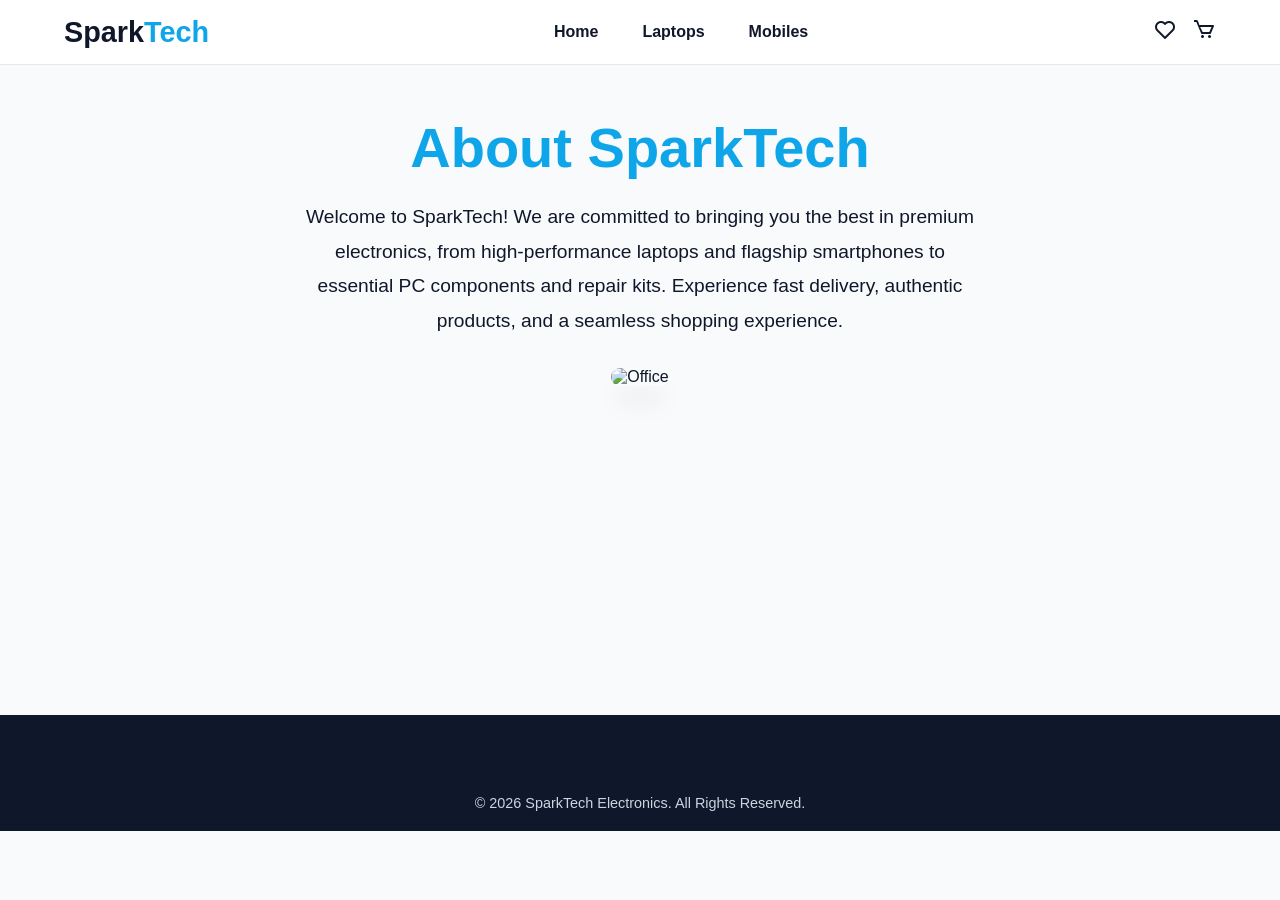
==== about.html @ 93e67bd0 "Add files via upload 18 files added via upload." ====
<!DOCTYPE html>
<html lang="en">
<head>
    <meta charset="UTF-8">
    <meta name="viewport" content="width=device-width, initial-scale=1.0">
    <title>About Us - SparkTech</title>
    <link href='https://unpkg.com/boxicons@2.1.4/css/boxicons.min.css' rel='stylesheet'>
    <link rel="stylesheet" href="style.css">
</head>
<body>

    <nav class="navbar">
        <a href="index.html" class="logo">Spark<span>Tech</span></a>
        <div class="nav-links">
            <a href="index.html">Home</a>
            <a href="laptops.html">Laptops</a>
            <a href="mobiles.html">Mobiles</a>
        </div>
        <div class="icons-container">
            <a href="wishlist.html"><i class='bx bx-heart'></i></a>
            <a href="cart.html"><i class='bx bx-cart'></i></a>
            <div class="menu-toggle" id="mobileMenuBtn"><i class='bx bx-menu'></i></div>
        </div>
    </nav>

    <div class="container" style="min-height: 60vh; text-align: center; max-width: 800px; margin-top: 50px;">
        <h1 style="color: var(--primary); font-size: 3.5rem; margin-bottom: 20px;">About SparkTech</h1>
        <p style="font-size: 1.2rem; color: var(--text-dark); line-height: 1.8; margin-bottom: 30px;">
            Welcome to SparkTech! We are committed to bringing you the best in premium electronics, from high-performance laptops and flagship smartphones to essential PC components and repair kits. Experience fast delivery, authentic products, and a seamless shopping experience.
        </p>
        <img src="https://placehold.co/800x400/0ea5e9/ffffff?text=SparkTech+Office" alt="Office" style="width: 100%; border-radius: 20px; box-shadow: var(--shadow-hover);">
    </div>

    <footer class="footer">
        <div class="footer-bottom">
            <p>&copy; 2026 SparkTech Electronics. All Rights Reserved.</p>
        </div>
    </footer>

</body>
</html>
---- style.css ----
/* ====== Variables & Global ====== */
:root {
    --primary: #0ea5e9; --primary-dark: #0284c7;
    --secondary: #facc15; --bg-color: #f8fafc;
    --text-dark: #0f172a; --text-muted: #64748b;
    --glass-bg: rgba(255, 255, 255, 0.9);
    --shadow-sm: 0 4px 6px -1px rgba(0,0,0,0.1);
    --shadow-hover: 0 20px 25px -5px rgba(0,0,0,0.1);
    --transition: all 0.3s ease;
}

* { margin: 0; padding: 0; box-sizing: border-box; font-family: 'Segoe UI', Tahoma, Geneva, sans-serif; }
body { background-color: var(--bg-color); color: var(--text-dark); overflow-x: hidden; }
a { text-decoration: none; color: inherit; }
button { cursor: pointer; border: none; outline: none; }

/* ====== Main Container Padding (किनारों पर चिपकने से रोकने के लिए) ====== */
.container { padding: 0 5%; max-width: 1400px; margin: 0 auto; }

/* ====== Navbar & Search Box ====== */
.navbar {
    position: sticky; top: 0; z-index: 1000;
    background: var(--glass-bg); backdrop-filter: blur(10px);
    border-bottom: 1px solid #e2e8f0; padding: 15px 5%;
    display: flex; justify-content: space-between; align-items: center; gap: 20px;
}
.logo { font-size: 1.8rem; font-weight: 800; color: var(--text-dark); }
.logo span { color: var(--primary); }

/* Search Box Design */
.search-container {
    flex: 1; max-width: 500px; position: relative;
    display: flex; align-items: center; background: #fff;
    border: 2px solid #e2e8f0; border-radius: 30px; padding: 5px 15px;
    transition: var(--transition);
}
.search-container:focus-within { border-color: var(--primary); box-shadow: 0 0 10px rgba(14, 165, 233, 0.2); }
.search-container input { border: none; outline: none; width: 100%; padding: 8px; font-size: 1rem; }
.search-container i { color: var(--text-muted); font-size: 1.2rem; }
.search-results {
    position: absolute; top: 110%; left: 0; width: 100%; background: #fff;
    border-radius: 12px; box-shadow: var(--shadow-hover); max-height: 400px;
    overflow-y: auto; display: none; z-index: 1001;
}

.nav-links { display: flex; gap: 20px; transition: var(--transition); }
.nav-links a { font-weight: 600; padding: 8px 12px; border-radius: 8px; transition: var(--transition); }
.nav-links a:hover { background: var(--primary); color: white; }

.icons-container { display: flex; gap: 15px; font-size: 1.5rem; align-items: center; }
.icons-container a { transition: var(--transition); }
.icons-container a:hover { color: var(--primary); transform: translateY(-3px); }

/* हैमबर्गर आइकॉन (डेस्कटॉप पर छिपा रहेगा) */
.menu-toggle { display: none; font-size: 1.8rem; cursor: pointer; color: var(--text-dark); transition: var(--transition); }

/* ====== Mobile Responsiveness (आपके निर्देशानुसार जोड़ा गया) ====== */
@media (max-width: 768px) {
    .navbar { flex-wrap: wrap; padding: 10px 5%; gap: 10px; }
    .logo { font-size: 1.5rem; }
    .menu-toggle { display: block; } /* मोबाइल पर हैमबर्गर दिखेगा */
    
    /* सर्च बॉक्स को ठीक नीचे फुल-विड्थ कर दिया है ताकि छोटा न दिखे */
    .search-container { order: 3; width: 100%; max-width: 100%; }
    
    /* बाकी लिंक्स को हैमबर्गर मेनू में डाल दिया है */
    .nav-links {
        position: absolute; top: 100%; left: -100%; width: 100%; 
        background: #fff; flex-direction: column; padding: 20px 5%;
        box-shadow: 0 10px 10px rgba(0,0,0,0.1); border-top: 1px solid #e2e8f0;
        z-index: 999; gap: 5px;
    }
    .nav-links.active { left: 0; }
    .nav-links a { padding: 12px; border-bottom: 1px solid #f1f5f9; width: 100%; display: block; }
}

/* ====== Auto-Sliding Banner ====== */
.banner-container {
    position: relative; width: 90%; max-width: 1400px; height: 400px;
    margin: 30px auto; border-radius: 20px; overflow: hidden; box-shadow: var(--shadow-sm);
}
.banner-slide {
    position: absolute; width: 100%; height: 100%;
    opacity: 0; transition: opacity 0.8s ease-in-out;
    display: flex; align-items: center; justify-content: center;
    color: white; text-align: center;
    /* आपकी इमेजेज को सही दिखाने के लिए यह जरुरी है */
    background-size: cover; 
    background-position: center;
    background-repeat: no-repeat;
    text-decoration: none; /* लिंक का अंडरलाइन हटाने के लिए */
}
.banner-slide.active { opacity: 1; z-index: 1; }
.banner-slide h1 { font-size: 3.5rem; text-shadow: 2px 2px 10px rgba(0,0,0,0.5); margin-bottom: 10px; }
.banner-slide p { font-size: 1.2rem; text-shadow: 1px 1px 5px rgba(0,0,0,0.5); }

/* ====== Horizontal Product Carousel (Amazon Style) ====== */
.category-section { margin: 50px 5%; max-width: 1400px; margin-left: auto; margin-right: auto; }
.category-header { display: flex; justify-content: space-between; align-items: center; margin-bottom: 20px; border-bottom: 2px solid #e2e8f0; padding-bottom: 10px; }
.category-header h2 { font-size: 1.8rem; color: var(--text-dark); }
.view-all { color: var(--primary); font-weight: bold; }

.carousel {
    display: flex; gap: 25px; overflow-x: auto; padding: 10px 5px 20px;
    scroll-behavior: smooth; scroll-snap-type: x mandatory;
}
.carousel::-webkit-scrollbar { height: 8px; }
.carousel::-webkit-scrollbar-thumb { background: #cbd5e1; border-radius: 10px; }
.carousel::-webkit-scrollbar-thumb:hover { background: var(--primary); }

/* ====== Category Page Layout (Grid) ====== */
.grid { 
    display: grid; 
    grid-template-columns: repeat(auto-fill, minmax(250px, 300px)); 
    gap: 30px; 
    justify-content: start; 
}

/* ====== Product Card ====== */
.card {
    background: white; border-radius: 16px;
    padding: 15px; box-shadow: var(--shadow-sm); position: relative;
    transition: var(--transition); border: 1px solid #f1f5f9;
    display: flex; flex-direction: column; justify-content: space-between;
    width: 100%;
}

/* ====== Home Page Carousel Card Style ====== */
.carousel .card {
    min-width: 260px; 
    max-width: 260px; 
    scroll-snap-align: start; 
}

.card:hover { transform: translateY(-8px); box-shadow: var(--shadow-hover); border-color: var(--primary); }
.card-img-wrapper { height: 180px; width: 100%; overflow: hidden; border-radius: 10px; margin-bottom: 15px;}
.card-img-wrapper img { width: 100%; height: 100%; object-fit: cover; transition: 0.5s; }
.card:hover .card-img-wrapper img { transform: scale(1.08); }

.card-title { font-size: 1.1rem; margin-bottom: 5px; white-space: nowrap; overflow: hidden; text-overflow: ellipsis; }
.card-price { font-size: 1.3rem; color: var(--primary-dark); font-weight: bold; margin-bottom: 15px; }

/* Buttons */
.action-btns { display: flex; gap: 10px; }
.btn-cart { flex: 1; padding: 10px; background: var(--primary); color: white; border-radius: 8px; font-weight: bold; transition: var(--transition); text-align: center;}
.btn-cart:hover { background: var(--primary-dark); }
.btn-cart.remove-mode { background: #ef4444; } /* Red color for remove */
.btn-cart.remove-mode:hover { background: #dc2626; }

.btn-wishlist { width: 40px; background: #f1f5f9; color: #94a3b8; border-radius: 8px; font-size: 1.3rem; display: flex; justify-content: center; align-items: center; transition: var(--transition); }
.btn-wishlist:hover { background: #fee2e2; color: #ef4444; }
.btn-wishlist.active { color: #ef4444; background: #fee2e2; }

/* ====== Toast Notification (Top Right) ====== */
#toast-container {
    position: fixed; top: 80px; right: 20px; z-index: 9999;
    display: flex; flex-direction: column; gap: 10px;
}
.toast {
    background: #fff; border-left: 5px solid var(--primary); color: var(--text-dark);
    padding: 15px 25px; border-radius: 8px; box-shadow: var(--shadow-hover);
    font-weight: 600; display: flex; align-items: center; gap: 10px;
    transform: translateX(120%); transition: transform 0.4s cubic-bezier(0.175, 0.885, 0.32, 1.275);
}
.toast.show { transform: translateX(0); }
.toast.success { border-color: #10b981; }
.toast.error { border-color: #ef4444; }

/* ====== Modern Footer ====== */
.footer {
    background: #0f172a; color: #cbd5e1; padding: 60px 5% 20px; margin-top: 60px;
}
.footer-grid {
    display: grid; grid-template-columns: repeat(auto-fit, minmax(250px, 1fr));
    gap: 40px; max-width: 1400px; margin: 0 auto; border-bottom: 1px solid #334155; padding-bottom: 40px;
}
.footer-col h3 { color: white; margin-bottom: 20px; font-size: 1.3rem; }
.footer-col p { margin-bottom: 15px; line-height: 1.6; }
.footer-col ul { list-style: none; }
.footer-col ul li { margin-bottom: 12px; }
.footer-col ul li a { transition: var(--transition); }
.footer-col ul li a:hover { color: var(--secondary); padding-left: 8px; }
.social-icons a { display: inline-block; font-size: 1.5rem; margin-right: 15px; color: white; transition: var(--transition); }
.social-icons a:hover { color: var(--primary); transform: translateY(-5px); }
.footer-bottom { text-align: center; padding-top: 20px; font-size: 0.9rem; }
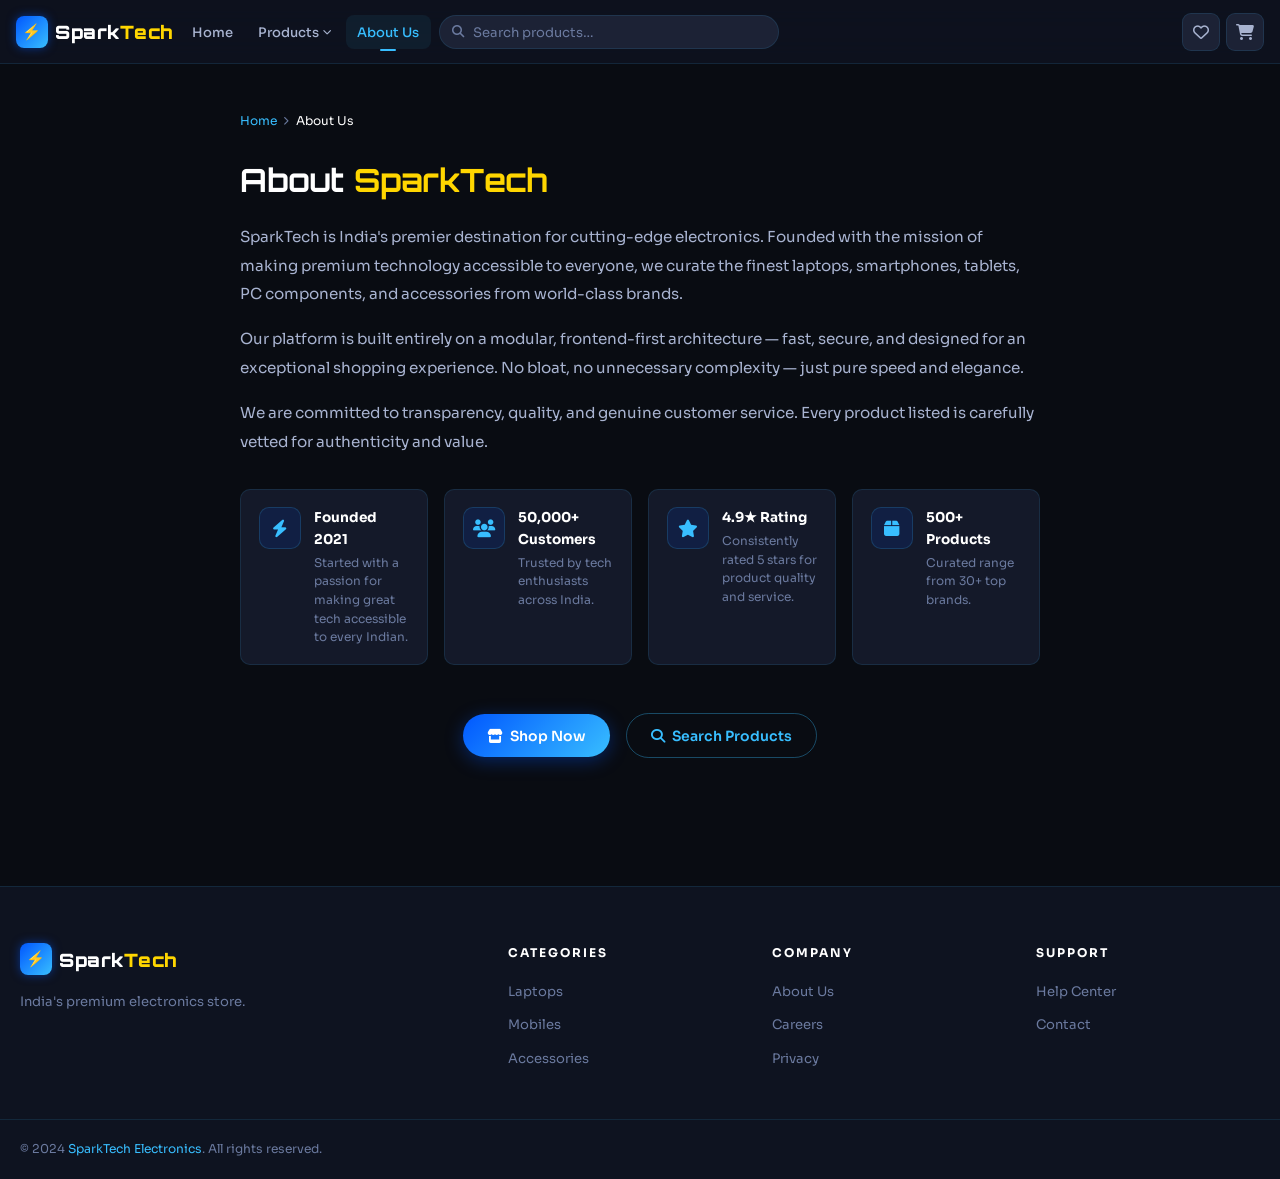
==== commit 63cc824c: "Add files via upload" ====
--- a/about.html
+++ b/about.html
@@ -1,41 +1,82 @@
-<!DOCTYPE html>
-<html lang="en">
-<head>
-    <meta charset="UTF-8">
-    <meta name="viewport" content="width=device-width, initial-scale=1.0">
-    <title>About Us - SparkTech</title>
-    <link href='https://unpkg.com/boxicons@2.1.4/css/boxicons.min.css' rel='stylesheet'>
-    <link rel="stylesheet" href="style.css">
-</head>
-<body>
-
-    <nav class="navbar">
-        <a href="index.html" class="logo">Spark<span>Tech</span></a>
-        <div class="nav-links">
-            <a href="index.html">Home</a>
-            <a href="laptops.html">Laptops</a>
-            <a href="mobiles.html">Mobiles</a>
-        </div>
-        <div class="icons-container">
-            <a href="wishlist.html"><i class='bx bx-heart'></i></a>
-            <a href="cart.html"><i class='bx bx-cart'></i></a>
-            <div class="menu-toggle" id="mobileMenuBtn"><i class='bx bx-menu'></i></div>
-        </div>
-    </nav>
-
-    <div class="container" style="min-height: 60vh; text-align: center; max-width: 800px; margin-top: 50px;">
-        <h1 style="color: var(--primary); font-size: 3.5rem; margin-bottom: 20px;">About SparkTech</h1>
-        <p style="font-size: 1.2rem; color: var(--text-dark); line-height: 1.8; margin-bottom: 30px;">
-            Welcome to SparkTech! We are committed to bringing you the best in premium electronics, from high-performance laptops and flagship smartphones to essential PC components and repair kits. Experience fast delivery, authentic products, and a seamless shopping experience.
-        </p>
-        <img src="https://placehold.co/800x400/0ea5e9/ffffff?text=SparkTech+Office" alt="Office" style="width: 100%; border-radius: 20px; box-shadow: var(--shadow-hover);">
-    </div>
-
-    <footer class="footer">
-        <div class="footer-bottom">
-            <p>&copy; 2026 SparkTech Electronics. All Rights Reserved.</p>
-        </div>
-    </footer>
-
-</body>
-</html>
+<!DOCTYPE html>
+<html lang="en">
+<head>
+<meta charset="UTF-8">
+<meta name="viewport" content="width=device-width,initial-scale=1.0,viewport-fit=cover">
+<meta name="description" content="SparkTech — About Us. India's premium electronics store.">
+<title>About Us — SparkTech Electronics</title>
+<link rel="stylesheet" href="style.css">
+<link rel="stylesheet" href="https://cdnjs.cloudflare.com/ajax/libs/font-awesome/6.5.0/css/all.min.css" crossorigin="anonymous">
+</head>
+<body data-page="about">
+<nav class="navbar"><div class="navbar__inner">
+  <a href="index.html" class="navbar__logo"><div class="navbar__logo-icon">⚡</div><div>Spark<span>Tech</span></div></a>
+  <div class="navbar__links">
+    <a href="index.html" data-page="home">Home</a>
+    <span class="has-dd" tabindex="0" role="button">Products <i class="fas fa-chevron-down dd-arrow"></i>
+      <div class="nav-dropdown">
+        <a href="laptops.html"><span class="ico">💻</span> Laptops</a><a href="mobiles.html"><span class="ico">📱</span> Mobiles</a>
+        <a href="tablets.html"><span class="ico">📲</span> Tablets</a><a href="computers.html"><span class="ico">🖥️</span> Computers</a>
+        <a href="components.html"><span class="ico">⚙️</span> Components</a><a href="accessories.html"><span class="ico">🎧</span> Accessories</a>
+      </div>
+    </span>
+    <a href="about.html" data-page="about" class="active">About Us</a>
+  </div>
+  <div class="navbar__search">
+    <i class="fas fa-search s-icon"></i>
+    <input type="search" class="search-input" placeholder="Search products…" autocomplete="off">
+    <button class="s-clear"><i class="fas fa-times"></i></button>
+  </div>
+  <div class="navbar__actions">
+    <button class="navbar__btn" id="open-wishlist"><i class="far fa-heart"></i><span class="navbar__badge" id="wish-badge" data-count="0">0</span></button>
+    <a href="cart.html" class="navbar__btn"><i class="fas fa-shopping-cart"></i><span class="navbar__badge" id="cart-badge" data-count="0">0</span></a>
+    <button class="hamburger"><span class="hamburger__line"></span><span class="hamburger__line"></span><span class="hamburger__line"></span></button>
+  </div>
+</div></nav>
+<div class="mobile-nav-overlay"></div>
+<nav class="mobile-nav">
+  <div class="mobile-nav__search"><i class="fas fa-search s-icon"></i><input type="search" class="search-input" placeholder="Search…" autocomplete="off"><button class="s-clear"><i class="fas fa-times"></i></button></div>
+  <div class="mobile-nav__links">
+    <a href="index.html"><span class="ico">🏠</span>Home</a><a href="laptops.html"><span class="ico">💻</span>Laptops</a>
+    <a href="mobiles.html"><span class="ico">📱</span>Mobiles</a><a href="about.html"><span class="ico">ℹ️</span>About Us</a>
+    <a href="cart.html"><span class="ico">🛒</span>Cart</a>
+  </div>
+</nav>
+<main style="padding-top:var(--nav-h);min-height:80vh">
+  <div class="container" style="padding:3rem 1.25rem;max-width:840px">
+    <nav class="breadcrumb"><a href="index.html">Home</a><i class="fas fa-chevron-right"></i><span style="color:var(--white)">About Us</span></nav>
+    <h1 style="font-family:var(--fh);font-size:2rem;margin:1.5rem 0 1rem">About <span style="color:var(--yellow)">SparkTech</span></h1>
+    <div style="font-size:.95rem;color:var(--gray-lt);line-height:1.9">
+      <p style="margin-bottom:1rem">SparkTech is India's premier destination for cutting-edge electronics. Founded with the mission of making premium technology accessible to everyone, we curate the finest laptops, smartphones, tablets, PC components, and accessories from world-class brands.</p>
+      <p style="margin-bottom:1rem">Our platform is built entirely on a modular, frontend-first architecture — fast, secure, and designed for an exceptional shopping experience. No bloat, no unnecessary complexity — just pure speed and elegance.</p>
+      <p style="margin-bottom:2rem">We are committed to transparency, quality, and genuine customer service. Every product listed is carefully vetted for authenticity and value.</p>
+    </div>
+    <div class="features-grid reveal">
+      <div class="feature-item"><div class="feature-icon"><i class="fas fa-bolt"></i></div><div class="feature-text"><h4>Founded 2021</h4><p>Started with a passion for making great tech accessible to every Indian.</p></div></div>
+      <div class="feature-item"><div class="feature-icon"><i class="fas fa-users"></i></div><div class="feature-text"><h4>50,000+ Customers</h4><p>Trusted by tech enthusiasts across India.</p></div></div>
+      <div class="feature-item"><div class="feature-icon"><i class="fas fa-star"></i></div><div class="feature-text"><h4>4.9★ Rating</h4><p>Consistently rated 5 stars for product quality and service.</p></div></div>
+      <div class="feature-item"><div class="feature-icon"><i class="fas fa-box"></i></div><div class="feature-text"><h4>500+ Products</h4><p>Curated range from 30+ top brands.</p></div></div>
+    </div>
+    <div style="text-align:center;margin-top:3rem">
+      <a href="index.html" class="btn btn-primary"><i class="fas fa-store"></i> Shop Now</a>
+      <a href="search.html" class="btn btn-outline" style="margin-left:.75rem"><i class="fas fa-search"></i> Search Products</a>
+    </div>
+  </div>
+</main>
+<footer class="footer">
+  <div class="footer-grid container" style="padding:0 1.25rem">
+    <div class="footer-brand"><a href="index.html" class="navbar__logo" style="font-size:1.15rem"><div class="navbar__logo-icon">⚡</div><div>Spark<span>Tech</span></div></a><p>India's premium electronics store.</p></div>
+    <div class="footer-col"><h4>Categories</h4><ul><li><a href="laptops.html">Laptops</a></li><li><a href="mobiles.html">Mobiles</a></li><li><a href="accessories.html">Accessories</a></li></ul></div>
+    <div class="footer-col"><h4>Company</h4><ul><li><a href="about.html">About Us</a></li><li><a href="#">Careers</a></li><li><a href="#">Privacy</a></li></ul></div>
+    <div class="footer-col"><h4>Support</h4><ul><li><a href="#">Help Center</a></li><li><a href="#">Contact</a></li></ul></div>
+  </div>
+  <div class="footer-bottom"><p>© 2024 <span>SparkTech Electronics</span>. All rights reserved.</p></div>
+</footer>
+<div class="modal-overlay" id="wishlist-overlay" role="dialog" aria-modal="true">
+  <div class="modal"><div class="modal-head"><h2><i class="far fa-heart" style="color:#F43F5E;margin-right:.4rem"></i>My Wishlist</h2><button class="modal-close"><i class="fas fa-times"></i></button></div>
+  <div class="modal-body"><div id="wishlist-grid" class="wish-empty"><i class="far fa-heart"></i><p>Wishlist is empty.</p></div></div></div>
+</div>
+<script src="products.js"></script>
+<script src="app.js"></script>
+</body>
+</html>
--- a/style.css
+++ b/style.css
@@ -1,185 +1,733 @@
-/* ====== Variables & Global ====== */
-:root {
-    --primary: #0ea5e9; --primary-dark: #0284c7;
-    --secondary: #facc15; --bg-color: #f8fafc;
-    --text-dark: #0f172a; --text-muted: #64748b;
-    --glass-bg: rgba(255, 255, 255, 0.9);
-    --shadow-sm: 0 4px 6px -1px rgba(0,0,0,0.1);
-    --shadow-hover: 0 20px 25px -5px rgba(0,0,0,0.1);
-    --transition: all 0.3s ease;
-}
-
-* { margin: 0; padding: 0; box-sizing: border-box; font-family: 'Segoe UI', Tahoma, Geneva, sans-serif; }
-body { background-color: var(--bg-color); color: var(--text-dark); overflow-x: hidden; }
-a { text-decoration: none; color: inherit; }
-button { cursor: pointer; border: none; outline: none; }
-
-/* ====== Main Container Padding (किनारों पर चिपकने से रोकने के लिए) ====== */
-.container { padding: 0 5%; max-width: 1400px; margin: 0 auto; }
-
-/* ====== Navbar & Search Box ====== */
-.navbar {
-    position: sticky; top: 0; z-index: 1000;
-    background: var(--glass-bg); backdrop-filter: blur(10px);
-    border-bottom: 1px solid #e2e8f0; padding: 15px 5%;
-    display: flex; justify-content: space-between; align-items: center; gap: 20px;
-}
-.logo { font-size: 1.8rem; font-weight: 800; color: var(--text-dark); }
-.logo span { color: var(--primary); }
-
-/* Search Box Design */
-.search-container {
-    flex: 1; max-width: 500px; position: relative;
-    display: flex; align-items: center; background: #fff;
-    border: 2px solid #e2e8f0; border-radius: 30px; padding: 5px 15px;
-    transition: var(--transition);
-}
-.search-container:focus-within { border-color: var(--primary); box-shadow: 0 0 10px rgba(14, 165, 233, 0.2); }
-.search-container input { border: none; outline: none; width: 100%; padding: 8px; font-size: 1rem; }
-.search-container i { color: var(--text-muted); font-size: 1.2rem; }
-.search-results {
-    position: absolute; top: 110%; left: 0; width: 100%; background: #fff;
-    border-radius: 12px; box-shadow: var(--shadow-hover); max-height: 400px;
-    overflow-y: auto; display: none; z-index: 1001;
-}
-
-.nav-links { display: flex; gap: 20px; transition: var(--transition); }
-.nav-links a { font-weight: 600; padding: 8px 12px; border-radius: 8px; transition: var(--transition); }
-.nav-links a:hover { background: var(--primary); color: white; }
-
-.icons-container { display: flex; gap: 15px; font-size: 1.5rem; align-items: center; }
-.icons-container a { transition: var(--transition); }
-.icons-container a:hover { color: var(--primary); transform: translateY(-3px); }
-
-/* हैमबर्गर आइकॉन (डेस्कटॉप पर छिपा रहेगा) */
-.menu-toggle { display: none; font-size: 1.8rem; cursor: pointer; color: var(--text-dark); transition: var(--transition); }
-
-/* ====== Mobile Responsiveness (आपके निर्देशानुसार जोड़ा गया) ====== */
-@media (max-width: 768px) {
-    .navbar { flex-wrap: wrap; padding: 10px 5%; gap: 10px; }
-    .logo { font-size: 1.5rem; }
-    .menu-toggle { display: block; } /* मोबाइल पर हैमबर्गर दिखेगा */
-    
-    /* सर्च बॉक्स को ठीक नीचे फुल-विड्थ कर दिया है ताकि छोटा न दिखे */
-    .search-container { order: 3; width: 100%; max-width: 100%; }
-    
-    /* बाकी लिंक्स को हैमबर्गर मेनू में डाल दिया है */
-    .nav-links {
-        position: absolute; top: 100%; left: -100%; width: 100%; 
-        background: #fff; flex-direction: column; padding: 20px 5%;
-        box-shadow: 0 10px 10px rgba(0,0,0,0.1); border-top: 1px solid #e2e8f0;
-        z-index: 999; gap: 5px;
-    }
-    .nav-links.active { left: 0; }
-    .nav-links a { padding: 12px; border-bottom: 1px solid #f1f5f9; width: 100%; display: block; }
-}
-
-/* ====== Auto-Sliding Banner ====== */
-.banner-container {
-    position: relative; width: 90%; max-width: 1400px; height: 400px;
-    margin: 30px auto; border-radius: 20px; overflow: hidden; box-shadow: var(--shadow-sm);
-}
-.banner-slide {
-    position: absolute; width: 100%; height: 100%;
-    opacity: 0; transition: opacity 0.8s ease-in-out;
-    display: flex; align-items: center; justify-content: center;
-    color: white; text-align: center;
-    /* आपकी इमेजेज को सही दिखाने के लिए यह जरुरी है */
-    background-size: cover; 
-    background-position: center;
-    background-repeat: no-repeat;
-    text-decoration: none; /* लिंक का अंडरलाइन हटाने के लिए */
-}
-.banner-slide.active { opacity: 1; z-index: 1; }
-.banner-slide h1 { font-size: 3.5rem; text-shadow: 2px 2px 10px rgba(0,0,0,0.5); margin-bottom: 10px; }
-.banner-slide p { font-size: 1.2rem; text-shadow: 1px 1px 5px rgba(0,0,0,0.5); }
-
-/* ====== Horizontal Product Carousel (Amazon Style) ====== */
-.category-section { margin: 50px 5%; max-width: 1400px; margin-left: auto; margin-right: auto; }
-.category-header { display: flex; justify-content: space-between; align-items: center; margin-bottom: 20px; border-bottom: 2px solid #e2e8f0; padding-bottom: 10px; }
-.category-header h2 { font-size: 1.8rem; color: var(--text-dark); }
-.view-all { color: var(--primary); font-weight: bold; }
-
-.carousel {
-    display: flex; gap: 25px; overflow-x: auto; padding: 10px 5px 20px;
-    scroll-behavior: smooth; scroll-snap-type: x mandatory;
-}
-.carousel::-webkit-scrollbar { height: 8px; }
-.carousel::-webkit-scrollbar-thumb { background: #cbd5e1; border-radius: 10px; }
-.carousel::-webkit-scrollbar-thumb:hover { background: var(--primary); }
-
-/* ====== Category Page Layout (Grid) ====== */
-.grid { 
-    display: grid; 
-    grid-template-columns: repeat(auto-fill, minmax(250px, 300px)); 
-    gap: 30px; 
-    justify-content: start; 
-}
-
-/* ====== Product Card ====== */
-.card {
-    background: white; border-radius: 16px;
-    padding: 15px; box-shadow: var(--shadow-sm); position: relative;
-    transition: var(--transition); border: 1px solid #f1f5f9;
-    display: flex; flex-direction: column; justify-content: space-between;
-    width: 100%;
-}
-
-/* ====== Home Page Carousel Card Style ====== */
-.carousel .card {
-    min-width: 260px; 
-    max-width: 260px; 
-    scroll-snap-align: start; 
-}
-
-.card:hover { transform: translateY(-8px); box-shadow: var(--shadow-hover); border-color: var(--primary); }
-.card-img-wrapper { height: 180px; width: 100%; overflow: hidden; border-radius: 10px; margin-bottom: 15px;}
-.card-img-wrapper img { width: 100%; height: 100%; object-fit: cover; transition: 0.5s; }
-.card:hover .card-img-wrapper img { transform: scale(1.08); }
-
-.card-title { font-size: 1.1rem; margin-bottom: 5px; white-space: nowrap; overflow: hidden; text-overflow: ellipsis; }
-.card-price { font-size: 1.3rem; color: var(--primary-dark); font-weight: bold; margin-bottom: 15px; }
-
-/* Buttons */
-.action-btns { display: flex; gap: 10px; }
-.btn-cart { flex: 1; padding: 10px; background: var(--primary); color: white; border-radius: 8px; font-weight: bold; transition: var(--transition); text-align: center;}
-.btn-cart:hover { background: var(--primary-dark); }
-.btn-cart.remove-mode { background: #ef4444; } /* Red color for remove */
-.btn-cart.remove-mode:hover { background: #dc2626; }
-
-.btn-wishlist { width: 40px; background: #f1f5f9; color: #94a3b8; border-radius: 8px; font-size: 1.3rem; display: flex; justify-content: center; align-items: center; transition: var(--transition); }
-.btn-wishlist:hover { background: #fee2e2; color: #ef4444; }
-.btn-wishlist.active { color: #ef4444; background: #fee2e2; }
-
-/* ====== Toast Notification (Top Right) ====== */
-#toast-container {
-    position: fixed; top: 80px; right: 20px; z-index: 9999;
-    display: flex; flex-direction: column; gap: 10px;
-}
-.toast {
-    background: #fff; border-left: 5px solid var(--primary); color: var(--text-dark);
-    padding: 15px 25px; border-radius: 8px; box-shadow: var(--shadow-hover);
-    font-weight: 600; display: flex; align-items: center; gap: 10px;
-    transform: translateX(120%); transition: transform 0.4s cubic-bezier(0.175, 0.885, 0.32, 1.275);
-}
-.toast.show { transform: translateX(0); }
-.toast.success { border-color: #10b981; }
-.toast.error { border-color: #ef4444; }
-
-/* ====== Modern Footer ====== */
-.footer {
-    background: #0f172a; color: #cbd5e1; padding: 60px 5% 20px; margin-top: 60px;
-}
-.footer-grid {
-    display: grid; grid-template-columns: repeat(auto-fit, minmax(250px, 1fr));
-    gap: 40px; max-width: 1400px; margin: 0 auto; border-bottom: 1px solid #334155; padding-bottom: 40px;
-}
-.footer-col h3 { color: white; margin-bottom: 20px; font-size: 1.3rem; }
-.footer-col p { margin-bottom: 15px; line-height: 1.6; }
-.footer-col ul { list-style: none; }
-.footer-col ul li { margin-bottom: 12px; }
-.footer-col ul li a { transition: var(--transition); }
-.footer-col ul li a:hover { color: var(--secondary); padding-left: 8px; }
-.social-icons a { display: inline-block; font-size: 1.5rem; margin-right: 15px; color: white; transition: var(--transition); }
-.social-icons a:hover { color: var(--primary); transform: translateY(-5px); }
-.footer-bottom { text-align: center; padding-top: 20px; font-size: 0.9rem; }
+/* ================================================================
+   SparkTech — style.css  v7.0
+   Mobile-first · Blue / Sky-blue / Yellow / White / Black
+   ================================================================ */
+@import url('https://fonts.googleapis.com/css2?family=Orbitron:wght@400;600;700;900&family=Sora:wght@300;400;500;600;700&display=swap');
+
+/* ── Variables ── */
+:root {
+  --blue    : #0057FF;  --blue-dk : #003BB5;  --blue-lt : #4D8AFF;
+  --sky     : #38BEFF;  --sky-lt  : #B8E8FF;
+  --yellow  : #FFD600;  --yellow-dk:#C9A800;
+  --white   : #FFFFFF;  --off-w   : #F4F8FF;
+  --black   : #090C12;  --dark    : #0E1320;
+  --dark2   : #141929;  --dark3   : #1C2235;  --dark4   : #232A40;
+  --gray    : #6B7A9F;  --gray-lt : #A8B3D0;
+  --border  : rgba(56,190,255,.12);
+  --border-h: rgba(56,190,255,.35);
+  --glass   : rgba(14,19,32,.86);
+  --sh-sm   : 0 2px 12px rgba(0,0,0,.3);
+  --sh-md   : 0 6px 28px rgba(0,0,0,.4);
+  --sh-lg   : 0 16px 56px rgba(0,0,0,.55);
+  --glow-b  : 0 0 28px rgba(0,87,255,.4);
+  --glow-s  : 0 0 20px rgba(56,190,255,.3);
+  --r   : 10px;  --r-lg: 18px;  --r-xl: 26px;
+  --tr  : all .26s cubic-bezier(.4,0,.2,1);
+  --fh  : 'Orbitron', sans-serif;
+  --fb  : 'Sora', sans-serif;
+  --nav-h : 64px;
+}
+
+/* ── Reset ── */
+*,*::before,*::after{box-sizing:border-box;margin:0;padding:0}
+html{scroll-behavior:smooth;-webkit-text-size-adjust:100%}
+body{font-family:var(--fb);background:var(--black);color:var(--white);overflow-x:hidden;line-height:1.6}
+a{text-decoration:none;color:inherit}
+img{max-width:100%;display:block;object-fit:cover}
+button{cursor:pointer;border:none;background:none;font-family:var(--fb)}
+ul{list-style:none}
+input,select,textarea{font-family:var(--fb)}
+::-webkit-scrollbar{width:5px;height:5px}
+::-webkit-scrollbar-track{background:var(--dark)}
+::-webkit-scrollbar-thumb{background:var(--blue);border-radius:99px}
+.container{width:100%;max-width:1300px;margin:0 auto;padding:0 1.25rem}
+
+/* ================================================================
+   PRELOADER — Premium, runs once on homepage only
+   ================================================================ */
+#preloader {
+  position:fixed;inset:0;z-index:9999;
+  background:var(--black);
+  display:flex;flex-direction:column;align-items:center;justify-content:center;
+  transition:opacity .65s ease, transform .65s ease;
+}
+#preloader.pl-exit { opacity:0; transform:scale(1.06); pointer-events:none; }
+
+.pl-rings { position:absolute;inset:0;pointer-events:none;overflow:hidden; }
+.pl-ring {
+  position:absolute;border-radius:50%;
+  border:1px solid rgba(56,190,255,.07);
+  top:50%;left:50%;transform:translate(-50%,-50%);
+}
+.pl-ring:nth-child(1){width:240px;height:240px;animation:plRing 3.5s linear infinite}
+.pl-ring:nth-child(2){width:420px;height:420px;animation:plRing 5s linear infinite reverse}
+.pl-ring:nth-child(3){width:620px;height:620px;animation:plRing 7s linear infinite .8s}
+
+.pl-sparks { position:absolute;inset:0;pointer-events:none;overflow:hidden; }
+.pl-spark { position:absolute;width:4px;height:4px;border-radius:50%;background:var(--sky); }
+.pl-spark:nth-child(1){top:20%;left:15%;animation:plSpark 2.5s ease-in-out infinite}
+.pl-spark:nth-child(2){top:70%;left:80%;animation:plSpark 3s ease-in-out .5s infinite}
+.pl-spark:nth-child(3){top:35%;left:88%;animation:plSpark 2s ease-in-out .2s infinite;background:var(--yellow)}
+.pl-spark:nth-child(4){top:80%;left:20%;animation:plSpark 3.2s ease-in-out 1s infinite;background:var(--yellow)}
+.pl-spark:nth-child(5){top:15%;left:65%;animation:plSpark 2.8s ease-in-out .7s infinite}
+.pl-spark:nth-child(6){top:55%;left:5%;animation:plSpark 2.2s ease-in-out .3s infinite;background:var(--yellow-dk)}
+
+.pl-logo {
+  display:flex;flex-direction:column;align-items:center;gap:1.2rem;
+  position:relative;z-index:2;
+  animation:plUp .75s cubic-bezier(.34,1.56,.64,1) both;
+}
+.pl-icon {
+  width:82px;height:82px;border-radius:22px;
+  background:linear-gradient(135deg,var(--blue),var(--sky));
+  display:flex;align-items:center;justify-content:center;font-size:2.5rem;
+  box-shadow:0 0 55px rgba(0,87,255,.55), 0 0 110px rgba(56,190,255,.22);
+  animation:plPulse 1.8s ease-in-out infinite;
+}
+.pl-word {
+  font-family:var(--fh);font-size:2.4rem;font-weight:900;letter-spacing:2px;
+  background:linear-gradient(90deg,#fff,var(--sky),var(--yellow),var(--sky),#fff);
+  background-size:300% 100%;
+  -webkit-background-clip:text;-webkit-text-fill-color:transparent;
+  background-clip:text;
+  animation:plShimmer 2.4s linear infinite;
+}
+.pl-word span{-webkit-text-fill-color:var(--yellow)}
+.pl-tag { font-size:.76rem;font-weight:600;letter-spacing:3px;text-transform:uppercase;color:var(--gray);animation:plUp .85s ease .25s both; }
+.pl-dots{display:flex;gap:.6rem;margin-top:2.2rem;animation:plUp 1s ease .45s both}
+.pl-dot{width:8px;height:8px;border-radius:50%;background:var(--dark4)}
+.pl-dot:nth-child(1){animation:plDot 1.3s ease-in-out 0s infinite}
+.pl-dot:nth-child(2){animation:plDot 1.3s ease-in-out .2s infinite}
+.pl-dot:nth-child(3){animation:plDot 1.3s ease-in-out .4s infinite}
+.pl-dot:nth-child(4){animation:plDot 1.3s ease-in-out .6s infinite}
+.pl-bar{position:absolute;bottom:0;left:0;right:0;height:3px;background:var(--dark3)}
+.pl-bar-fill{height:100%;width:0;background:linear-gradient(90deg,var(--blue),var(--sky),var(--yellow));border-radius:0 2px 2px 0;transition:width .12s ease}
+
+@keyframes plUp{from{opacity:0;transform:translateY(28px) scale(.92)} to{opacity:1;transform:none}}
+@keyframes plPulse{0%,100%{box-shadow:0 0 55px rgba(0,87,255,.55),0 0 110px rgba(56,190,255,.22)} 50%{box-shadow:0 0 80px rgba(0,87,255,.9),0 0 160px rgba(56,190,255,.4)}}
+@keyframes plShimmer{0%{background-position:100% 0} 100%{background-position:-200% 0}}
+@keyframes plDot{0%,80%,100%{transform:scale(.8);background:var(--dark4)} 40%{transform:scale(1.3);background:var(--sky)}}
+@keyframes plRing{from{transform:translate(-50%,-50%) rotate(0)} to{transform:translate(-50%,-50%) rotate(360deg)}}
+@keyframes plSpark{0%,100%{opacity:0;transform:scale(.5)} 50%{opacity:1;transform:scale(1.8)}}
+
+/* ================================================================
+   TOAST
+   ================================================================ */
+.toast-container{position:fixed;top:calc(var(--nav-h) + 12px);right:1rem;z-index:3000;display:flex;flex-direction:column;gap:.4rem;pointer-events:none}
+.toast{padding:.7rem 1rem;border-radius:10px;background:var(--dark2);border:1px solid var(--border);box-shadow:var(--sh-md);display:flex;align-items:center;gap:.6rem;font-size:.82rem;font-weight:500;min-width:220px;max-width:310px;pointer-events:all;animation:toastIn .28s ease both;backdrop-filter:blur(12px)}
+.toast.out{animation:toastOut .28s ease forwards}
+.toast i{font-size:.95rem;flex-shrink:0}
+.toast.success{border-color:rgba(74,222,128,.3)}.toast.success i{color:#4ADE80}
+.toast.error{border-color:rgba(244,63,94,.3)}.toast.error i{color:#F43F5E}
+.toast.info{border-color:rgba(56,190,255,.3)}.toast.info i{color:var(--sky)}
+.toast.warn{border-color:rgba(255,214,0,.3)}.toast.warn i{color:var(--yellow)}
+@keyframes toastIn{from{opacity:0;transform:translateX(110%)} to{opacity:1;transform:translateX(0)}}
+@keyframes toastOut{to{opacity:0;transform:translateX(110%)}}
+
+/* ================================================================
+   BUTTONS
+   ================================================================ */
+.btn{display:inline-flex;align-items:center;justify-content:center;gap:.45rem;padding:.65rem 1.5rem;border-radius:99px;font-weight:600;font-size:.875rem;transition:var(--tr);white-space:nowrap;cursor:pointer}
+.btn-primary{background:linear-gradient(135deg,var(--blue),var(--sky));color:#fff;box-shadow:0 4px 18px rgba(0,87,255,.35)}
+.btn-primary:hover{transform:translateY(-2px);box-shadow:0 7px 26px rgba(0,87,255,.5)}
+.btn-outline{background:transparent;border:1px solid var(--border-h);color:var(--sky)}
+.btn-outline:hover{background:rgba(56,190,255,.08);transform:translateY(-2px)}
+.btn-sm{padding:.45rem 1rem;font-size:.78rem}
+.btn-yellow{background:var(--yellow);color:var(--black)}
+.btn-yellow:hover{background:var(--yellow-dk);transform:translateY(-2px)}
+
+/* ================================================================
+   NAVBAR — Fixed, mobile-first
+   KEY FIX: overflow:visible on navbar + navbar__inner to allow
+   dropdown to render outside the nav bounds. z-index layering fixed.
+   ================================================================ */
+.navbar{
+  position:fixed;top:0;left:0;right:0;
+  /* z-index 900 — below preloader(9999), modal(2000), lightbox(3000), toast(3000) */
+  z-index:900;
+  height:var(--nav-h);
+  background:var(--glass);
+  backdrop-filter:blur(22px) saturate(160%);
+  -webkit-backdrop-filter:blur(22px) saturate(160%);
+  border-bottom:1px solid var(--border);
+  transition:background .3s ease, box-shadow .3s ease;
+  /* CRITICAL: overflow must be visible so dropdown can extend below navbar */
+  overflow:visible;
+}
+.navbar.scrolled{background:rgba(9,12,18,.97);box-shadow:var(--glow-b)}
+.navbar__inner{
+  height:var(--nav-h);
+  display:flex;align-items:center;gap:.5rem;
+  max-width:1300px;margin:0 auto;padding:0 1rem;
+  /* CRITICAL: was overflow:hidden — caused dropdown clipping. Now visible. */
+  overflow:visible;
+  position:relative; /* establish stacking context for dropdown */
+}
+
+/* Logo */
+.navbar__logo{display:flex;align-items:center;gap:.45rem;flex-shrink:0;font-family:var(--fh);font-size:1.15rem;font-weight:900;letter-spacing:.5px;white-space:nowrap}
+.navbar__logo-icon{width:32px;height:32px;border-radius:8px;flex-shrink:0;background:linear-gradient(135deg,var(--blue),var(--sky));display:flex;align-items:center;justify-content:center;font-size:.95rem;box-shadow:0 0 10px rgba(0,87,255,.5)}
+.navbar__logo span{color:var(--yellow)}
+
+/* Desktop nav links */
+.navbar__links{display:none;align-items:center;gap:2px;flex-shrink:0;position:relative;z-index:1}
+.navbar__links a{padding:.42rem .72rem;border-radius:8px;font-size:.82rem;font-weight:500;color:var(--gray-lt);transition:var(--tr);white-space:nowrap;position:relative}
+.navbar__links a:hover,.navbar__links a.active{color:var(--sky);background:rgba(56,190,255,.07)}
+.navbar__links a.active::after{content:'';position:absolute;bottom:-2px;left:50%;transform:translateX(-50%);width:16px;height:2px;background:var(--sky);border-radius:99px}
+@media(min-width:900px){.navbar__links{display:flex}}
+
+/* ── Products Dropdown Trigger ──
+   position:relative creates the anchor for the absolute dropdown.
+   z-index:1001 puts it above navbar stacking context. */
+.has-dd{
+  display:flex;align-items:center;gap:.25rem;
+  padding:.42rem .72rem;border-radius:8px;
+  font-size:.82rem;font-weight:500;color:var(--gray-lt);
+  cursor:pointer;transition:var(--tr);white-space:nowrap;
+  position:relative;       /* anchor for absolute child */
+  z-index:1001;            /* above other navbar items */
+  user-select:none;
+}
+.has-dd:hover{color:var(--sky);background:rgba(56,190,255,.07)}
+.dd-arrow{font-size:.55rem;transition:transform .22s ease}
+.has-dd:hover .dd-arrow{transform:rotate(180deg)}
+
+/* ── Dropdown Panel ──
+   FIX: z-index:9000 — renders above hero, marquee, everything below navbar.
+   overflow:visible so links are fully visible (was overflow:hidden which clipped items).
+   top: calc(100% + 6px) positions just below the trigger.
+   Pointer-events controlled via opacity+pointer-events pattern. */
+.nav-dropdown{
+  position:absolute;
+  top:calc(100% + 6px);
+  left:50%;
+  transform:translateX(-50%) translateY(-8px);
+  background:var(--dark2);
+  border:1px solid var(--border-h);
+  border-radius:var(--r-lg);
+  min-width:190px;
+  box-shadow:0 8px 32px rgba(0,0,0,.55), 0 0 0 1px rgba(56,190,255,.08);
+  opacity:0;
+  pointer-events:none;
+  transition:opacity .22s ease, transform .22s ease;
+  z-index:9000;            /* above all page content */
+  overflow:visible;        /* FIX: was hidden — clipped links */
+}
+.nav-dropdown.open{
+  opacity:1;
+  pointer-events:all;
+  transform:translateX(-50%) translateY(0);
+}
+/* Dropdown arrow notch */
+.nav-dropdown::before{
+  content:'';
+  position:absolute;top:-6px;left:50%;transform:translateX(-50%);
+  width:12px;height:6px;
+  background:var(--dark2);
+  clip-path:polygon(50% 0%,0% 100%,100% 100%);
+  border-left:1px solid var(--border-h);
+  border-right:1px solid var(--border-h);
+}
+.nav-dropdown a{
+  display:flex;align-items:center;gap:.65rem;
+  padding:.65rem 1rem;font-size:.82rem;font-weight:500;color:var(--gray-lt);
+  transition:var(--tr);border-bottom:1px solid rgba(255,255,255,.04);
+  white-space:nowrap;
+}
+.nav-dropdown a:first-child{border-radius:var(--r-lg) var(--r-lg) 0 0}
+.nav-dropdown a:last-child{border-bottom:none;border-radius:0 0 var(--r-lg) var(--r-lg)}
+.nav-dropdown a:hover{background:rgba(56,190,255,.09);color:var(--sky)}
+.nav-dropdown a .ico{font-size:.92rem;width:20px;text-align:center}
+
+/* Search box */
+.navbar__search{
+  flex:1;min-width:0;max-width:340px;
+  position:relative;display:flex;align-items:center;
+}
+.navbar__search input{
+  width:100%;padding:.48rem 3.5rem .48rem 2.1rem;
+  background:var(--dark3);border:1px solid var(--border);
+  border-radius:99px;color:var(--white);font-size:.82rem;outline:none;transition:var(--tr);
+}
+.navbar__search input::placeholder{color:var(--gray)}
+.navbar__search input:focus{border-color:var(--sky);background:var(--dark2);box-shadow:0 0 0 3px rgba(56,190,255,.1)}
+.s-icon{position:absolute;left:.8rem;color:var(--gray);font-size:.78rem;pointer-events:none}
+.s-clear{
+  position:absolute;right:.65rem;
+  width:20px;height:20px;border-radius:50%;
+  background:var(--dark4);border:1px solid var(--border);
+  color:var(--gray-lt);font-size:.58rem;
+  display:none;align-items:center;justify-content:center;
+  cursor:pointer;transition:var(--tr);
+}
+.s-clear.vis{display:flex}
+.s-clear:hover{background:rgba(244,63,94,.2);border-color:rgba(244,63,94,.4);color:#F43F5E}
+
+/* Nav actions — always on right */
+.navbar__actions{display:flex;align-items:center;gap:.35rem;flex-shrink:0;margin-left:auto}
+.navbar__btn{position:relative;width:38px;height:38px;border-radius:9px;background:var(--dark3);border:1px solid var(--border);display:flex;align-items:center;justify-content:center;color:var(--gray-lt);font-size:1rem;transition:var(--tr);flex-shrink:0}
+.navbar__btn:hover{background:rgba(56,190,255,.1);border-color:var(--sky);color:var(--sky)}
+.navbar__badge{position:absolute;top:-5px;right:-5px;min-width:17px;height:17px;border-radius:99px;background:var(--yellow);color:var(--black);font-size:.6rem;font-weight:700;display:flex;align-items:center;justify-content:center;border:2px solid var(--black);padding:0 3px}
+.navbar__badge[data-count="0"]{display:none}
+
+/* Hamburger — hidden on desktop */
+.hamburger{display:flex;flex-direction:column;justify-content:space-between;width:22px;height:16px;padding:0;flex-shrink:0}
+.hamburger__line{display:block;height:2px;background:var(--white);border-radius:99px;transition:var(--tr);transform-origin:center}
+.hamburger.open .hamburger__line:nth-child(1){transform:rotate(45deg) translate(4px,5px)}
+.hamburger.open .hamburger__line:nth-child(2){opacity:0;transform:scaleX(0)}
+.hamburger.open .hamburger__line:nth-child(3){transform:rotate(-45deg) translate(4px,-5px)}
+@media(min-width:900px){.hamburger{display:none!important}}
+
+/* Search dropdown */
+.search-dropdown{position:absolute;top:calc(100% + 8px);left:0;right:0;background:var(--dark2);border:1px solid var(--border);border-radius:var(--r-lg);overflow:hidden;box-shadow:var(--sh-md);max-height:340px;overflow-y:auto;opacity:0;pointer-events:none;transform:translateY(-5px);transition:opacity .2s ease,transform .2s ease;z-index:9001}
+.search-dropdown.show{opacity:1;pointer-events:all;transform:translateY(0)}
+.search-item{display:flex;align-items:center;gap:.75rem;padding:.6rem 1rem;cursor:pointer;transition:var(--tr);border-bottom:1px solid rgba(255,255,255,.04)}
+.search-item:hover{background:var(--dark3)}
+.search-item img{width:40px;height:40px;border-radius:8px;object-fit:cover;flex-shrink:0}
+.search-item__name{font-size:.8rem;font-weight:500}
+.search-item__price{font-size:.72rem;color:var(--yellow);font-weight:600;margin-top:.1rem}
+.search-no{padding:.9rem 1rem;font-size:.82rem;color:var(--gray);text-align:center}
+
+/* ================================================================
+   MOBILE NAV DRAWER
+   ================================================================ */
+.mobile-nav-overlay{position:fixed;inset:0;z-index:840;background:rgba(0,0,0,.6);opacity:0;pointer-events:none;transition:opacity .3s ease}
+.mobile-nav-overlay.open{opacity:1;pointer-events:all}
+.mobile-nav{position:fixed;top:0;left:0;bottom:0;width:min(290px,82vw);z-index:850;background:var(--dark2);border-right:1px solid var(--border);transform:translateX(-100%);transition:transform .32s cubic-bezier(.4,0,.2,1);overflow-y:auto;padding:calc(var(--nav-h) + .75rem) 0 2rem;display:flex;flex-direction:column}
+.mobile-nav.open{transform:translateX(0)}
+.mobile-nav__search{padding:.5rem 1rem .75rem;position:relative}
+.mobile-nav__search input{width:100%;padding:.5rem 2.5rem .5rem 1.9rem;background:var(--dark3);border:1px solid var(--border);border-radius:99px;color:var(--white);font-size:.82rem;outline:none}
+.mobile-nav__search input:focus{border-color:var(--sky)}
+.mobile-nav__search .s-icon{position:absolute;left:1.7rem;top:50%;transform:translateY(-50%);pointer-events:none;color:var(--gray);font-size:.78rem}
+.mobile-nav__search .s-clear{position:absolute;right:1.6rem;top:50%;transform:translateY(-50%)}
+.mobile-nav__links{flex:1}
+.mobile-nav__links a{display:flex;align-items:center;gap:.75rem;padding:.78rem 1.25rem;font-size:.9rem;font-weight:500;color:var(--gray-lt);transition:var(--tr);border-left:3px solid transparent}
+.mobile-nav__links a .ico{font-size:1.1rem;width:22px;text-align:center}
+.mobile-nav__links a:hover,.mobile-nav__links a.active{background:rgba(56,190,255,.07);color:var(--sky);border-left-color:var(--sky)}
+
+/* ================================================================
+   SCROLL REVEAL
+   ================================================================ */
+.reveal{opacity:0;transform:translateY(32px);transition:opacity .55s ease,transform .55s ease}
+.reveal.visible{opacity:1;transform:none}
+img.lazy{opacity:0;transition:opacity .35s ease}
+img.lazy.loaded{opacity:1}
+
+/* ================================================================
+   MARQUEE
+   ================================================================ */
+.marquee-bar{background:linear-gradient(90deg,var(--blue-dk),var(--blue),var(--sky),var(--blue),var(--blue-dk));padding:.52rem 0;overflow:hidden}
+.marquee__track{display:flex;gap:2.5rem;width:max-content;animation:marquee 28s linear infinite}
+.marquee__track.paused{animation-play-state:paused}
+.marquee__item{display:flex;align-items:center;gap:.45rem;font-size:.78rem;font-weight:600;color:#fff;white-space:nowrap}
+.marquee__item i{color:var(--yellow)}
+@keyframes marquee{from{transform:translateX(0)} to{transform:translateX(-50%)}}
+
+/* ================================================================
+   SECTION HEADER
+   ================================================================ */
+.sec-head{display:flex;align-items:flex-end;justify-content:space-between;gap:1rem;margin-bottom:1.5rem;flex-wrap:wrap}
+.sec-head__left .tag{display:block;font-size:.72rem;font-weight:700;letter-spacing:2px;text-transform:uppercase;color:var(--sky);margin-bottom:.3rem}
+.sec-head__left h2{font-family:var(--fh);font-size:clamp(1.3rem,2.5vw,2rem);font-weight:700;line-height:1.2}
+.sec-head__left h2 span{color:var(--yellow)}
+.view-all{display:inline-flex;align-items:center;gap:.3rem;color:var(--sky);font-size:.82rem;font-weight:600;transition:var(--tr)}
+.view-all:hover{gap:.6rem}
+
+/* ================================================================
+   HERO
+   ================================================================ */
+.hero{padding-top:var(--nav-h);min-height:100vh;display:flex;align-items:center;position:relative;overflow:hidden;background:radial-gradient(ellipse at 70% 50%,#0A1A3A 0%,var(--black) 65%)}
+.hero__bg{position:absolute;inset:0;overflow:hidden;pointer-events:none;z-index:0}
+.hero__orb{position:absolute;border-radius:50%;filter:blur(80px);opacity:.2}
+.hero__orb-1{width:550px;height:550px;background:var(--blue);top:-180px;right:-80px;animation:orbFloat 9s ease-in-out infinite}
+.hero__orb-2{width:380px;height:380px;background:var(--sky);bottom:-120px;left:-80px;animation:orbFloat 11s ease-in-out infinite reverse}
+.hero__orb-3{width:260px;height:260px;background:var(--yellow);top:38%;left:36%;animation:orbFloat 13s ease-in-out infinite 2s}
+.hero__grid{position:absolute;inset:0;background-image:linear-gradient(rgba(56,190,255,.025) 1px,transparent 1px),linear-gradient(90deg,rgba(56,190,255,.025) 1px,transparent 1px);background-size:55px 55px}
+@keyframes orbFloat{0%,100%{transform:translateY(0) scale(1)} 50%{transform:translateY(-26px) scale(1.04)}}
+
+.hero__inner{position:relative;z-index:2;width:100%;max-width:1300px;margin:0 auto;padding:4.5rem 1.25rem 4rem;display:grid;grid-template-columns:1fr;gap:3rem;align-items:center}
+.hero__text .tag{display:inline-flex;align-items:center;gap:.4rem;padding:.3rem .9rem;border-radius:99px;background:rgba(56,190,255,.1);border:1px solid rgba(56,190,255,.22);font-size:.72rem;font-weight:700;letter-spacing:1px;color:var(--sky);text-transform:uppercase;margin-bottom:1.25rem}
+.hero__text h1{font-family:var(--fh);font-size:clamp(2rem,5vw,3.8rem);font-weight:900;line-height:1.1;margin-bottom:1rem}
+.h1-1{color:var(--white)}.h1-2{color:var(--yellow);text-shadow:0 0 30px rgba(255,214,0,.35)}.h1-3{color:var(--sky);text-shadow:0 0 30px rgba(56,190,255,.35)}
+.hero__text p{font-size:.95rem;color:var(--gray-lt);line-height:1.75;max-width:480px;margin-bottom:1.75rem}
+.hero__btns{display:flex;gap:.85rem;flex-wrap:wrap;margin-bottom:2rem}
+.hero__stats{display:flex;gap:2rem;flex-wrap:wrap}
+.stat .num{font-family:var(--fh);font-size:1.5rem;font-weight:700;color:var(--yellow)}
+.stat .lbl{font-size:.72rem;color:var(--gray);text-transform:uppercase;letter-spacing:1px}
+
+@keyframes fadeUp{from{opacity:0;transform:translateY(28px)} to{opacity:1;transform:translateY(0)}}
+.anim-1{animation:fadeUp .65s ease both}
+.anim-2{animation:fadeUp .65s ease .1s both}
+.anim-3{animation:fadeUp .65s ease .2s both}
+.anim-4{animation:fadeUp .65s ease .3s both}
+.anim-5{animation:fadeUp .65s ease .4s both}
+
+.hero__visual{position:relative;display:flex;justify-content:center}
+.hero-slider{position:relative;width:100%;max-width:480px;border-radius:var(--r-xl);overflow:hidden;border:1px solid var(--border);box-shadow:var(--sh-lg),0 0 60px rgba(0,87,255,.12);aspect-ratio:3/4;background:var(--dark2)}
+.hero-slider__track{position:relative;width:100%;height:100%}
+.hero-slide{position:absolute;inset:0;opacity:0;transition:opacity .9s ease;cursor:pointer}
+.hero-slide.active{opacity:1}
+.hero-slide img{width:100%;height:75%;object-fit:cover}
+.hero-slide__overlay{position:absolute;bottom:0;left:0;right:0;height:55%;background:linear-gradient(to top,rgba(9,12,18,.98) 0%,transparent 100%)}
+.hero-slide__info{position:absolute;bottom:0;left:0;right:0;padding:1.1rem 1.2rem}
+.hero-slide__brand{font-size:.68rem;font-weight:700;color:var(--sky);letter-spacing:1.5px;text-transform:uppercase;margin-bottom:.18rem}
+.hero-slide__name{font-weight:700;font-size:.95rem;line-height:1.35;margin-bottom:.3rem}
+.hero-slide__price{font-family:var(--fh);font-size:1.05rem;font-weight:700;color:var(--yellow)}
+
+.hero-slider__prev,.hero-slider__next{
+  position:absolute;top:50%;transform:translateY(-50%);z-index:10;
+  width:38px;height:38px;border-radius:50%;
+  background:rgba(9,12,18,.75);border:1px solid rgba(255,255,255,.15);
+  backdrop-filter:blur(8px);color:#fff;font-size:.88rem;
+  display:flex;align-items:center;justify-content:center;
+  cursor:pointer;transition:var(--tr);
+}
+.hero-slider__prev{left:10px}.hero-slider__next{right:10px}
+.hero-slider__prev:hover,.hero-slider__next:hover{background:var(--blue);border-color:var(--blue);box-shadow:var(--glow-b)}
+.hero-slider__dots{position:absolute;bottom:12px;right:12px;z-index:5;display:flex;gap:.35rem}
+.hero-slider__dot{width:7px;height:7px;border-radius:99px;background:rgba(255,255,255,.3);cursor:pointer;transition:var(--tr)}
+.hero-slider__dot.active{background:var(--sky);width:18px}
+
+.float-badge{position:absolute;background:var(--dark2);border:1px solid var(--border);border-radius:var(--r);padding:.42rem .7rem;display:flex;align-items:center;gap:.4rem;font-size:.75rem;font-weight:600;box-shadow:var(--sh-sm);white-space:nowrap;z-index:5}
+.float-badge--deal{top:-14px;left:8%;background:var(--yellow);color:var(--black);border-color:var(--yellow);animation:floatBob 3s ease-in-out infinite}
+.float-badge--rating{bottom:28%;right:-14px;animation:floatBob 3.5s ease-in-out infinite .5s}
+.float-badge--ship{bottom:8%;left:-14px;animation:floatBob 4s ease-in-out infinite .2s}
+@keyframes floatBob{0%,100%{transform:translateY(0)} 50%{transform:translateY(-8px)}}
+
+/* ================================================================
+   CATEGORY PILLS
+   ================================================================ */
+.cat-grid{display:grid;grid-template-columns:repeat(auto-fill,minmax(100px,1fr));gap:.75rem}
+.cat-pill{display:flex;flex-direction:column;align-items:center;justify-content:center;gap:.5rem;padding:1rem .5rem;background:var(--dark2);border:1px solid var(--border);border-radius:var(--r-lg);cursor:pointer;transition:var(--tr);text-decoration:none;color:var(--gray-lt)}
+.cat-pill:hover,.cat-pill.active{background:rgba(0,87,255,.08);border-color:var(--blue-lt);color:var(--sky);transform:translateY(-4px);box-shadow:var(--glow-s)}
+.cat-pill__icon{width:44px;height:44px;border-radius:11px;background:linear-gradient(135deg,var(--dark3),var(--dark2));border:1px solid var(--border);display:flex;align-items:center;justify-content:center;font-size:1.2rem;transition:var(--tr)}
+.cat-pill:hover .cat-pill__icon,.cat-pill.active .cat-pill__icon{background:linear-gradient(135deg,var(--blue),var(--sky));border-color:transparent;color:#fff;box-shadow:0 4px 14px rgba(0,87,255,.4)}
+.cat-pill__name{font-size:.75rem;font-weight:600;text-align:center;line-height:1.3}
+
+/* ================================================================
+   UNIFIED SLIDER CONTAINERS
+   overflow:hidden, no scrollbar, touch scrolling enabled
+   ================================================================ */
+.auto-carousel,
+.related-outer {
+  overflow:hidden !important;
+  -ms-overflow-style:none;
+  scrollbar-width:none;
+  position:relative;
+}
+.auto-carousel::-webkit-scrollbar,
+.related-outer::-webkit-scrollbar { display:none; }
+
+/* Track — flex row, smooth transition for step-based animation */
+.slider-track, .carousel-track, .carousel-track-m {
+  display:flex;
+  gap:1.1rem;
+  /* No will-change here — added by JS only when animating */
+  cursor:pointer;
+  user-select:none;
+  -webkit-user-select:none;
+  /* Step animation uses JS-controlled transform only */
+  transition:transform .45s cubic-bezier(.4,0,.2,1);
+}
+.carousel-track { width:max-content; }
+.slider-track:active,.carousel-track:active,.carousel-track-m:active{cursor:grabbing}
+
+/* Slider root scopes prev/next buttons */
+.slider-root { position:relative; }
+
+/* Prev/Next buttons */
+.sl-prev,.sl-next,.carousel-arrow {
+  position:absolute;top:50%;transform:translateY(-50%);
+  width:38px;height:38px;border-radius:50%;
+  background:var(--dark2);border:1px solid var(--border);
+  color:var(--white);font-size:.9rem;
+  display:flex;align-items:center;justify-content:center;
+  cursor:pointer;transition:var(--tr);z-index:5;
+  /* Prevent accidental text selection */
+  user-select:none;
+}
+.sl-prev,.carousel-arrow.prev{left:-19px}
+.sl-next,.carousel-arrow.next{right:-19px}
+.sl-prev:hover,.sl-next:hover,.carousel-arrow:hover{background:var(--blue);border-color:var(--blue);box-shadow:var(--glow-b)}
+
+/* ================================================================
+   PRODUCT CARD
+   ================================================================ */
+.pcard{min-width:230px;max-width:230px;flex-shrink:0;background:var(--dark2);border:1px solid var(--border);border-radius:var(--r-lg);overflow:hidden;transition:var(--tr);position:relative}
+.pcard:hover{border-color:var(--border-h);transform:translateY(-5px);box-shadow:var(--sh-md),var(--glow-s)}
+.pcard--grid{min-width:unset;max-width:100%;width:100%}
+.pcard__img{position:relative;overflow:hidden;background:var(--dark3);aspect-ratio:1/1}
+.pcard__img img{width:100%;height:100%;object-fit:cover;transition:transform .5s ease}
+.pcard:hover .pcard__img img{transform:scale(1.07)}
+.pcard__badge{position:absolute;top:9px;left:9px;z-index:2;padding:.22rem .55rem;border-radius:6px;font-size:.66rem;font-weight:700;letter-spacing:.5px;text-transform:uppercase}
+.badge-yellow{background:var(--yellow);color:var(--black)}.badge-sky{background:rgba(56,190,255,.85);color:var(--black)}
+.badge-purple{background:linear-gradient(135deg,#7C3AED,#DB2777);color:#fff}.badge-red{background:#F43F5E;color:#fff}
+.pcard__actions{position:absolute;top:9px;right:9px;z-index:2;display:flex;flex-direction:column;gap:.35rem;opacity:0;transform:translateX(8px);transition:var(--tr)}
+.pcard:hover .pcard__actions,.pcard:focus-within .pcard__actions{opacity:1;transform:translateX(0)}
+.pcard__act{width:32px;height:32px;border-radius:8px;background:rgba(9,12,18,.82);border:1px solid var(--border);backdrop-filter:blur(6px);color:var(--gray-lt);display:flex;align-items:center;justify-content:center;font-size:.85rem;transition:var(--tr)}
+.pcard__act:hover{background:var(--blue);border-color:var(--blue);color:#fff}
+.pcard__act.active{color:#F43F5E;background:rgba(244,63,94,.12);border-color:rgba(244,63,94,.3)}
+.pcard__body{padding:.85rem .9rem}
+.pcard__brand{font-size:.68rem;font-weight:700;color:var(--sky);letter-spacing:1.5px;text-transform:uppercase;margin-bottom:.15rem}
+.pcard__name{font-size:.85rem;font-weight:600;line-height:1.4;margin-bottom:.5rem;color:var(--white);display:-webkit-box;-webkit-line-clamp:2;-webkit-box-orient:vertical;overflow:hidden}
+.pcard__stars{display:flex;align-items:center;gap:.3rem;margin-bottom:.5rem}
+.stars{color:var(--yellow);font-size:.68rem;letter-spacing:1px}
+.pcard__reviews{font-size:.68rem;color:var(--gray)}
+.pcard__pricing{display:flex;align-items:center;gap:.4rem;flex-wrap:wrap;margin-bottom:.7rem}
+.pcard__price{font-family:var(--fh);font-size:.98rem;font-weight:700;color:var(--yellow)}
+.pcard__orig{font-size:.73rem;color:var(--gray);text-decoration:line-through}
+.pcard__disc{font-size:.68rem;font-weight:700;color:#4ADE80;background:rgba(74,222,128,.1);padding:.1rem .35rem;border-radius:5px}
+.pcard__cta{width:100%;padding:.55rem;border-radius:8px;background:linear-gradient(135deg,var(--blue),var(--sky));color:#fff;font-weight:700;font-size:.78rem;display:flex;align-items:center;justify-content:center;gap:.35rem;transition:var(--tr);opacity:0;transform:translateY(6px)}
+.pcard:hover .pcard__cta,.pcard:focus-within .pcard__cta{opacity:1;transform:translateY(0)}
+.pcard__cta:hover{box-shadow:0 4px 16px rgba(0,87,255,.4)}
+.pcard__cta.in-cart{background:linear-gradient(135deg,#059669,#10B981)}
+
+/* ================================================================
+   SKELETON LOADER
+   ================================================================ */
+.skel-card{min-width:230px;background:var(--dark2);border:1px solid var(--border);border-radius:var(--r-lg);overflow:hidden}
+.skel-card--grid{min-width:unset;width:100%}
+.skeleton{background:linear-gradient(90deg,var(--dark3) 25%,var(--dark2) 50%,var(--dark3) 75%);background-size:200% 100%;animation:shimmer 1.5s infinite}
+.skel-img{height:200px}
+.skel-line{height:9px;border-radius:99px;margin-bottom:.5rem}
+.w60{width:60%}.w80{width:80%}.w100{width:100%}
+@keyframes shimmer{0%{background-position:-200% 0} 100%{background-position:200% 0}}
+
+/* ================================================================
+   DEALS
+   ================================================================ */
+.deal-card{border-radius:var(--r-lg);overflow:hidden;position:relative;display:flex;align-items:flex-end;min-height:240px;background:var(--dark2);border:1px solid var(--border);transition:var(--tr);cursor:pointer}
+.deal-card:hover{transform:translateY(-4px);box-shadow:var(--sh-md)}
+.deal-card img{position:absolute;inset:0;width:100%;height:100%;object-fit:cover;opacity:.45}
+.deal-content{position:relative;z-index:2;padding:1.25rem;width:100%;background:linear-gradient(to top,rgba(9,12,18,.97) 0%,transparent 100%)}
+.deal-tag{display:inline-block;padding:.2rem .55rem;border-radius:6px;background:var(--yellow);color:var(--black);font-size:.67rem;font-weight:700;letter-spacing:.5px;margin-bottom:.4rem}
+.deal-card h3{font-size:1.1rem;font-weight:700;margin-bottom:.25rem}
+.deal-card p{font-size:.78rem;color:var(--gray-lt);margin-bottom:.5rem}
+.deal-price{font-family:var(--fh);font-size:1.2rem;font-weight:700;color:var(--yellow)}
+.deal-col{display:flex;flex-direction:column;gap:1rem}
+.deal-col .deal-card{min-height:110px}
+.countdown{display:flex;gap:.4rem;align-items:center}
+.cd-box{background:rgba(0,0,0,.55);border-radius:8px;padding:.28rem .5rem;min-width:40px;text-align:center}
+.cd-num{font-family:var(--fh);font-size:1rem;font-weight:700;color:var(--yellow);display:block;line-height:1}
+.cd-lbl{font-size:.54rem;color:var(--gray);text-transform:uppercase;display:block}
+
+/* ================================================================
+   PROMO BANNER
+   ================================================================ */
+.promo-banner{border-radius:var(--r-xl);background:linear-gradient(135deg,#003BB5 0%,#0057FF 45%,#38BEFF 100%);padding:2.25rem 2rem;position:relative;overflow:hidden;display:flex;align-items:center;justify-content:space-between;gap:2rem;flex-wrap:wrap}
+.promo-banner::before{content:'';position:absolute;top:-50%;right:-5%;width:350px;height:350px;background:rgba(255,255,255,.05);border-radius:50%}
+.promo-text h2{font-family:var(--fh);font-size:clamp(1.1rem,2.5vw,1.65rem);font-weight:900;color:#fff}
+.promo-text p{font-size:.85rem;color:rgba(255,255,255,.8);margin-top:.3rem}
+.promo-right{text-align:right;position:relative}
+.promo-right .big-pct{font-family:var(--fh);font-size:clamp(2rem,4vw,3.2rem);font-weight:900;color:var(--yellow);line-height:1}
+.promo-right .sub{font-size:.8rem;color:rgba(255,255,255,.75);margin-bottom:.75rem}
+
+/* ================================================================
+   FEATURES
+   ================================================================ */
+.features-grid{display:grid;grid-template-columns:repeat(auto-fill,minmax(180px,1fr));gap:1rem}
+.feature-item{display:flex;align-items:flex-start;gap:.85rem;padding:1.1rem;border-radius:var(--r);background:var(--dark2);border:1px solid var(--border);transition:var(--tr)}
+.feature-item:hover{border-color:var(--border-h);transform:translateY(-3px)}
+.feature-icon{width:42px;height:42px;border-radius:10px;flex-shrink:0;background:rgba(0,87,255,.12);border:1px solid rgba(56,190,255,.18);display:flex;align-items:center;justify-content:center;font-size:1.1rem;color:var(--sky)}
+.feature-text h4{font-size:.85rem;font-weight:700;margin-bottom:.18rem}
+.feature-text p{font-size:.75rem;color:var(--gray);line-height:1.55}
+
+/* ================================================================
+   FILTER BAR
+   ================================================================ */
+.filter-bar{display:flex;align-items:center;gap:.65rem;flex-wrap:wrap;padding:.9rem 1.1rem;background:var(--dark2);border:1px solid var(--border);border-radius:var(--r-lg);margin-bottom:1.1rem}
+.filter-bar label{font-size:.76rem;color:var(--gray);font-weight:500;white-space:nowrap}
+.filter-select{padding:.4rem .75rem;background:var(--dark3);border:1px solid var(--border);border-radius:8px;color:var(--white);font-size:.78rem;outline:none;cursor:pointer;transition:var(--tr)}
+.filter-select:focus{border-color:var(--sky)}
+.filter-pill{padding:.35rem .8rem;border-radius:99px;background:var(--dark3);border:1px solid var(--border);font-size:.74rem;font-weight:600;color:var(--gray-lt);cursor:pointer;transition:var(--tr)}
+.filter-pill:hover,.filter-pill.active{background:rgba(0,87,255,.12);border-color:var(--blue-lt);color:var(--sky)}
+.filter-spacer{flex:1}
+#filter-count{font-size:.76rem;color:var(--gray);white-space:nowrap}
+.products-grid{display:grid;grid-template-columns:repeat(auto-fill,minmax(180px,260px));gap:1.1rem;justify-content:start}
+.load-more-wrap{text-align:center;margin-top:2.25rem}
+.btn-loadmore{padding:.72rem 2.2rem;border-radius:99px;background:transparent;border:1px solid var(--border-h);color:var(--sky);font-weight:600;font-size:.875rem;transition:var(--tr);display:inline-flex;align-items:center;gap:.45rem}
+.btn-loadmore:hover{background:rgba(56,190,255,.07);transform:translateY(-2px)}
+
+/* ================================================================
+   PAGE HERO (category pages)
+   ================================================================ */
+.page-hero{padding:calc(var(--nav-h) + 2rem) 1.25rem 2rem;max-width:1300px;margin:0 auto;display:flex;align-items:center;justify-content:space-between;gap:1.5rem;flex-wrap:wrap}
+.page-hero h1{font-family:var(--fh);font-size:clamp(1.5rem,3vw,2.25rem);font-weight:700}
+.page-hero h1 span{color:var(--yellow)}
+.page-hero p{font-size:.85rem;color:var(--gray);margin-top:.3rem}
+
+/* ================================================================
+   PRODUCT DETAIL PAGE
+   ================================================================ */
+.detail-page{padding-top:var(--nav-h);min-height:100vh}
+.detail-container{max-width:1300px;margin:0 auto;padding:1.5rem 1.25rem 4rem}
+.breadcrumb{display:flex;align-items:center;gap:.4rem;margin-bottom:1.5rem;font-size:.76rem;color:var(--gray);flex-wrap:wrap}
+.breadcrumb a{color:var(--sky);transition:var(--tr)}
+.breadcrumb a:hover{color:var(--white)}
+.breadcrumb i{font-size:.55rem}
+.detail-grid{display:grid;grid-template-columns:1fr;gap:2.5rem;align-items:start}
+.media-slider{position:relative;border-radius:var(--r-lg);overflow:hidden;background:var(--dark2);border:1px solid var(--border);aspect-ratio:1/1}
+.media-slider__track{display:flex;height:100%;transition:transform .4s ease}
+.media-slide{flex:0 0 100%;overflow:hidden}
+.media-slide img{width:100%;height:100%;object-fit:cover;cursor:zoom-in}
+.media-slide iframe,.media-slide video{width:100%;height:100%;border:none}
+.media-slider__prev,.media-slider__next{position:absolute;top:50%;transform:translateY(-50%);z-index:5;width:34px;height:34px;border-radius:50%;background:rgba(9,12,18,.75);border:1px solid var(--border);backdrop-filter:blur(8px);color:#fff;font-size:.85rem;display:flex;align-items:center;justify-content:center;transition:var(--tr);cursor:pointer}
+.media-slider__prev{left:10px}.media-slider__next{right:10px}
+.media-slider__prev:hover,.media-slider__next:hover{background:var(--blue);border-color:var(--blue)}
+.media-dots{display:flex;justify-content:center;gap:.35rem;margin-top:.65rem}
+.media-dot{width:8px;height:8px;border-radius:99px;background:var(--dark4);cursor:pointer;transition:var(--tr)}
+.media-dot.active{background:var(--sky);width:20px}
+.media-thumbs{display:flex;gap:.6rem;margin-top:.75rem;overflow-x:auto;padding-bottom:.25rem}
+.media-thumbs::-webkit-scrollbar{height:3px}
+.media-thumb{width:60px;height:60px;border-radius:8px;overflow:hidden;flex-shrink:0;cursor:pointer;border:2px solid transparent;transition:var(--tr);background:var(--dark3);display:flex;align-items:center;justify-content:center}
+.media-thumb:hover,.media-thumb.active{border-color:var(--sky)}
+.media-thumb img{width:100%;height:100%;object-fit:cover}
+.media-thumb.video-thumb{color:var(--sky);font-size:1.4rem}
+.detail-info{display:flex;flex-direction:column;gap:1.1rem}
+.badge-row{display:flex;gap:.45rem;flex-wrap:wrap}
+.d-badge{padding:.22rem .6rem;border-radius:6px;font-size:.67rem;font-weight:700;letter-spacing:.5px;text-transform:uppercase}
+.brand{font-size:.75rem;font-weight:700;color:var(--sky);letter-spacing:2px;text-transform:uppercase}
+.detail-info h1{font-size:clamp(1.25rem,2.5vw,1.85rem);font-weight:700;line-height:1.3}
+.rating-row{display:flex;align-items:center;gap:.6rem;flex-wrap:wrap}
+.rating-val{font-weight:700;font-size:.9rem}.rating-cnt{font-size:.78rem;color:var(--gray)}
+.price-box{padding:1.1rem;background:var(--dark2);border:1px solid var(--border);border-radius:var(--r)}
+.price-main{font-family:var(--fh);font-size:1.9rem;font-weight:700;color:var(--yellow)}
+.price-orig{font-size:.9rem;color:var(--gray);text-decoration:line-through}
+.price-save{font-size:.8rem;font-weight:700;color:#4ADE80;background:rgba(74,222,128,.1);padding:.15rem .4rem;border-radius:6px}
+.price-note{font-size:.72rem;color:var(--gray);margin-top:.4rem}
+.desc{font-size:.88rem;color:var(--gray-lt);line-height:1.8}
+.specs-title{font-size:.75rem;font-weight:700;letter-spacing:2px;text-transform:uppercase;color:var(--sky);margin-bottom:.6rem}
+.specs-grid{display:grid;grid-template-columns:1fr 1fr;gap:.45rem}
+.spec{padding:.55rem .75rem;background:var(--dark3);border-radius:8px}
+.spec__k{font-size:.66rem;color:var(--gray);text-transform:uppercase;letter-spacing:.5px;margin-bottom:.15rem}
+.spec__v{font-size:.8rem;font-weight:600}
+.stock-badge{font-size:.8rem;font-weight:600;padding:.4rem .75rem;border-radius:8px;display:inline-flex;align-items:center;gap:.35rem}
+.in-stock{color:#4ADE80;background:rgba(74,222,128,.1)}.low-stock{color:var(--yellow);background:rgba(255,214,0,.1)}.out-stock{color:#F43F5E;background:rgba(244,63,94,.1)}
+.detail-actions{display:flex;gap:.65rem;flex-wrap:wrap}
+.btn-cart-d{flex:1;min-width:150px;padding:.82rem 1.2rem;border-radius:12px;background:linear-gradient(135deg,var(--blue),var(--sky));color:#fff;font-weight:700;font-size:.9rem;display:flex;align-items:center;justify-content:center;gap:.45rem;transition:var(--tr)}
+.btn-cart-d:hover{box-shadow:0 6px 22px rgba(0,87,255,.45);transform:translateY(-2px)}
+.btn-cart-d.in-cart{background:linear-gradient(135deg,#059669,#10B981)}
+.btn-icon-d{padding:.82rem 1rem;border-radius:12px;background:var(--dark2);border:1px solid var(--border);color:var(--gray-lt);font-size:1.05rem;transition:var(--tr);display:flex;align-items:center;justify-content:center;gap:.35rem}
+.btn-icon-d:hover{border-color:var(--border-h);color:var(--sky);background:rgba(56,190,255,.06)}
+.btn-icon-d.wishlisted{color:#F43F5E;border-color:rgba(244,63,94,.3);background:rgba(244,63,94,.06)}
+.share-panel{background:var(--dark3);border:1px solid var(--border);border-radius:var(--r);padding:.85rem;display:none;flex-direction:column;gap:.6rem;margin-top:.25rem}
+.share-panel.open{display:flex}
+.share-url-row{display:flex;gap:.4rem}
+.share-url{flex:1;padding:.45rem .75rem;background:var(--dark2);border:1px solid var(--border);border-radius:8px;color:var(--gray-lt);font-size:.75rem;outline:none;min-width:0}
+.share-btns{display:flex;gap:.45rem;flex-wrap:wrap}
+.share-btn{padding:.4rem .9rem;border-radius:8px;font-size:.75rem;font-weight:700;display:inline-flex;align-items:center;gap:.35rem;transition:var(--tr);cursor:pointer}
+.share-whatsapp{background:#25D366;color:#fff}.share-twitter{background:#1DA1F2;color:#fff}
+.share-btn:hover{opacity:.88;transform:translateY(-1px)}
+
+/* Related products */
+#related-section{margin-top:3.5rem}
+.related-outer{overflow:hidden!important;-ms-overflow-style:none;scrollbar-width:none;position:relative}
+.related-outer::-webkit-scrollbar{display:none}
+.related-outer .carousel-track-m{display:flex;gap:1.1rem;transition:transform .45s cubic-bezier(.4,0,.2,1);cursor:grab}
+.related-outer .carousel-track-m:active{cursor:grabbing}
+
+/* ================================================================
+   LIGHTBOX
+   ================================================================ */
+.lightbox{position:fixed;inset:0;z-index:3000;background:rgba(0,0,0,.9);backdrop-filter:blur(10px);display:flex;align-items:center;justify-content:center;opacity:0;pointer-events:none;transition:opacity .28s ease}
+.lightbox.open{opacity:1;pointer-events:all}
+.lightbox__img{max-width:90vw;max-height:88vh;border-radius:var(--r);object-fit:contain;transition:transform .3s ease;cursor:zoom-in}
+.lightbox__img.zoomed{transform:scale(2);cursor:zoom-out}
+.lightbox__close{position:absolute;top:1.25rem;right:1.25rem;width:40px;height:40px;border-radius:50%;background:rgba(255,255,255,.12);border:1px solid rgba(255,255,255,.2);color:#fff;font-size:1rem;display:flex;align-items:center;justify-content:center;transition:var(--tr);cursor:pointer}
+.lightbox__close:hover{background:rgba(244,63,94,.8)}
+
+/* ================================================================
+   CART PAGE
+   ================================================================ */
+.cart-page{padding-top:var(--nav-h);min-height:100vh}
+.cart-container{max-width:1100px;margin:0 auto;padding:1.5rem 1.25rem}
+.cart-container h1{font-family:var(--fh);font-size:1.65rem;font-weight:700;margin-bottom:1.5rem}
+.cart-layout{display:grid;grid-template-columns:1fr;gap:1.75rem;align-items:start}
+.cart-items{display:flex;flex-direction:column;gap:.85rem}
+.cart-item{display:flex;gap:.85rem;align-items:center;padding:.85rem;border-radius:var(--r-lg);background:var(--dark2);border:1px solid var(--border);transition:var(--tr)}
+.cart-item:hover{border-color:var(--border-h)}
+.cart-item__img{width:80px;height:80px;border-radius:10px;overflow:hidden;flex-shrink:0}
+.cart-item__img img{width:100%;height:100%;object-fit:cover}
+.cart-item__info{flex:1;min-width:0}
+.cart-item__name{font-weight:600;font-size:.85rem;white-space:nowrap;overflow:hidden;text-overflow:ellipsis}
+.cart-item__brand{font-size:.7rem;color:var(--sky);text-transform:uppercase;letter-spacing:.5px;margin-bottom:.3rem}
+.cart-item__price{font-family:var(--fh);font-size:.95rem;font-weight:700;color:var(--yellow);margin-bottom:.4rem}
+.qty-row{display:flex;align-items:center;gap:.4rem}
+.qty-btn{width:26px;height:26px;border-radius:6px;background:var(--dark3);border:1px solid var(--border);color:var(--white);display:flex;align-items:center;justify-content:center;transition:var(--tr)}
+.qty-btn:hover{background:var(--blue);border-color:var(--blue)}
+.qty-val{min-width:24px;text-align:center;font-weight:700;font-size:.88rem}
+.cart-item__del{color:var(--gray);font-size:.9rem;padding:.35rem;border-radius:8px;transition:var(--tr)}
+.cart-item__del:hover{color:#F43F5E;background:rgba(244,63,94,.1)}
+.cart-empty{text-align:center;padding:4rem 1.25rem;color:var(--gray)}
+.cart-empty i{font-size:3rem;margin-bottom:1rem;display:block;color:var(--dark4)}
+.cart-empty h3{font-size:1.2rem;color:var(--white);margin-bottom:.5rem}
+.cart-summary{background:var(--dark2);border:1px solid var(--border);border-radius:var(--r-lg);padding:1.35rem}
+.cart-summary h3{font-family:var(--fh);font-size:1rem;margin-bottom:1.1rem}
+.sum-row{display:flex;justify-content:space-between;align-items:center;padding:.45rem 0;font-size:.85rem;border-bottom:1px solid rgba(255,255,255,.04)}
+.sum-row:last-of-type{border-bottom:none}
+.sum-row.total{font-weight:700;font-size:.95rem;padding-top:.75rem;margin-top:.2rem;border-top:1px solid var(--border)}
+.sum-row.total .sum-val{font-family:var(--fh);font-size:1.2rem;color:var(--yellow)}
+.sum-label{color:var(--gray-lt)}.sum-val{font-weight:600}.sum-val.free{color:#4ADE80}
+.cart-share-panel{background:var(--dark3);border:1px solid var(--border);border-radius:var(--r);padding:.9rem;display:none;flex-direction:column;gap:.65rem;margin-top:.85rem}
+.cart-share-panel.open{display:flex}
+.cart-share-url{display:flex;gap:.4rem}
+.cart-share-url input{flex:1;padding:.45rem .75rem;background:var(--dark2);border:1px solid var(--border);border-radius:8px;color:var(--gray-lt);font-size:.75rem;outline:none;min-width:0}
+.cart-share-btns{display:flex;gap:.5rem;flex-wrap:wrap}
+
+/* ================================================================
+   WISHLIST MODAL
+   ================================================================ */
+.modal-overlay{position:fixed;inset:0;background:rgba(0,0,0,.72);backdrop-filter:blur(6px);z-index:2000;display:flex;align-items:center;justify-content:center;opacity:0;pointer-events:none;transition:opacity .28s ease}
+.modal-overlay.open{opacity:1;pointer-events:all}
+.modal{background:var(--dark2);border:1px solid var(--border);border-radius:var(--r-xl);width:90%;max-width:660px;max-height:82vh;display:flex;flex-direction:column;transform:scale(.94) translateY(8px);transition:transform .28s ease}
+.modal-overlay.open .modal{transform:scale(1) translateY(0)}
+.modal-head{display:flex;align-items:center;justify-content:space-between;padding:1.1rem 1.4rem;border-bottom:1px solid var(--border)}
+.modal-head h2{font-family:var(--fh);font-size:1rem;font-weight:700}
+.modal-close{width:32px;height:32px;border-radius:8px;background:var(--dark3);border:1px solid var(--border);color:var(--gray-lt);display:flex;align-items:center;justify-content:center;transition:var(--tr)}
+.modal-close:hover{background:rgba(244,63,94,.12);border-color:rgba(244,63,94,.3);color:#F43F5E}
+.modal-body{flex:1;overflow-y:auto;padding:1rem 1.4rem}
+.wish-grid{display:grid;grid-template-columns:repeat(auto-fill,minmax(140px,1fr));gap:.85rem}
+.wish-card{background:var(--dark3);border:1px solid var(--border);border-radius:var(--r);overflow:hidden;position:relative;transition:var(--tr)}
+.wish-card:hover{border-color:var(--border-h)}
+.wish-card img{width:100%;aspect-ratio:1;object-fit:cover}
+.wish-card__del{position:absolute;top:5px;right:5px;width:24px;height:24px;border-radius:6px;background:rgba(244,63,94,.82);color:#fff;display:flex;align-items:center;justify-content:center;font-size:.65rem;opacity:0;transition:var(--tr)}
+.wish-card:hover .wish-card__del{opacity:1}
+.wish-card__body{padding:.55rem}
+.wish-card__name{font-size:.74rem;font-weight:600;margin-bottom:.25rem;display:-webkit-box;-webkit-line-clamp:2;-webkit-box-orient:vertical;overflow:hidden}
+.wish-card__price{font-size:.78rem;font-weight:700;color:var(--yellow);margin-bottom:.35rem}
+.wish-empty{text-align:center;padding:2.5rem;color:var(--gray)}
+.wish-empty i{font-size:2.5rem;margin-bottom:.6rem;display:block}
+
+/* ================================================================
+   FOOTER
+   ================================================================ */
+.footer{background:var(--dark);border-top:1px solid var(--border);padding:3.5rem 0 0;margin-top:5rem}
+.footer-grid{display:grid;grid-template-columns:1fr;gap:2.5rem;margin-bottom:2.5rem}
+.footer-brand p{font-size:.82rem;color:var(--gray);line-height:1.75;max-width:280px;margin:1rem 0}
+.socials{display:flex;gap:.5rem;flex-wrap:wrap}
+.social-btn{width:34px;height:34px;border-radius:8px;background:var(--dark2);border:1px solid var(--border);display:flex;align-items:center;justify-content:center;color:var(--gray-lt);font-size:.88rem;transition:var(--tr)}
+.social-btn:hover{background:var(--blue);border-color:var(--blue);color:#fff}
+.footer-col h4{font-size:.75rem;font-weight:700;letter-spacing:2px;text-transform:uppercase;color:var(--white);margin-bottom:.95rem}
+.footer-col ul li{margin-bottom:.5rem}
+.footer-col ul li a{font-size:.82rem;color:var(--gray);transition:var(--tr)}
+.footer-col ul li a:hover{color:var(--sky);padding-left:3px}
+.footer-bottom{border-top:1px solid var(--border);padding:1.25rem;max-width:1300px;margin:0 auto;display:flex;align-items:center;justify-content:space-between;flex-wrap:wrap;gap:.75rem}
+.footer-bottom p{font-size:.76rem;color:var(--gray)}.footer-bottom span{color:var(--sky)}
+.pay-methods{font-size:.72rem;color:var(--sky);font-weight:600}
+.brand-strip{display:flex;flex-wrap:wrap;gap:.5rem;padding:.5rem 0 2rem}
+.brand-chip{padding:.32rem .95rem;border-radius:99px;background:var(--dark2);border:1px solid var(--border);font-size:.76rem;font-weight:600;color:var(--gray-lt);cursor:pointer;transition:var(--tr)}
+.brand-chip:hover{background:rgba(0,87,255,.1);border-color:var(--blue-lt);color:var(--sky)}
+.nl-wrap{max-width:540px;margin:0 auto;text-align:center;padding:3rem 1.25rem}
+.nl-wrap h2{font-family:var(--fh);font-size:1.45rem;margin-bottom:.45rem}
+.nl-wrap p{font-size:.85rem;color:var(--gray);margin-bottom:1.25rem}
+.nl-form{display:flex;gap:.4rem;flex-wrap:wrap;justify-content:center;max-width:400px;margin:0 auto}
+.nl-form input{flex:1;min-width:180px;padding:.6rem .9rem;background:var(--dark2);border:1px solid var(--border);border-radius:10px;color:#fff;font-size:.82rem;outline:none}
+.nl-form input:focus{border-color:var(--sky)}
+
+/* ================================================================
+   RESPONSIVE
+   ================================================================ */
+@media(min-width:520px){.deal-card{min-height:200px}.deal-col .deal-card{min-height:90px}}
+@media(min-width:640px){.cart-layout{grid-template-columns:1fr 340px}.footer-grid{grid-template-columns:1fr 1fr}.footer-brand{grid-column:1/-1}.specs-grid{grid-template-columns:1fr 1fr}}
+@media(min-width:900px){.hero__inner{grid-template-columns:1fr 1fr;padding:5rem 1.25rem}.detail-grid{grid-template-columns:1fr 1fr}.detail-gallery{position:sticky;top:calc(var(--nav-h) + 1rem)}.footer-grid{grid-template-columns:2fr 1fr 1fr 1fr}.footer-brand{grid-column:auto}.products-grid{grid-template-columns:repeat(auto-fill,minmax(200px,280px))}}
+@media(max-width:480px){.hero__btns{flex-direction:column}.cat-grid{grid-template-columns:repeat(3,1fr)}.features-grid{grid-template-columns:1fr 1fr}.specs-grid{grid-template-columns:1fr}}
